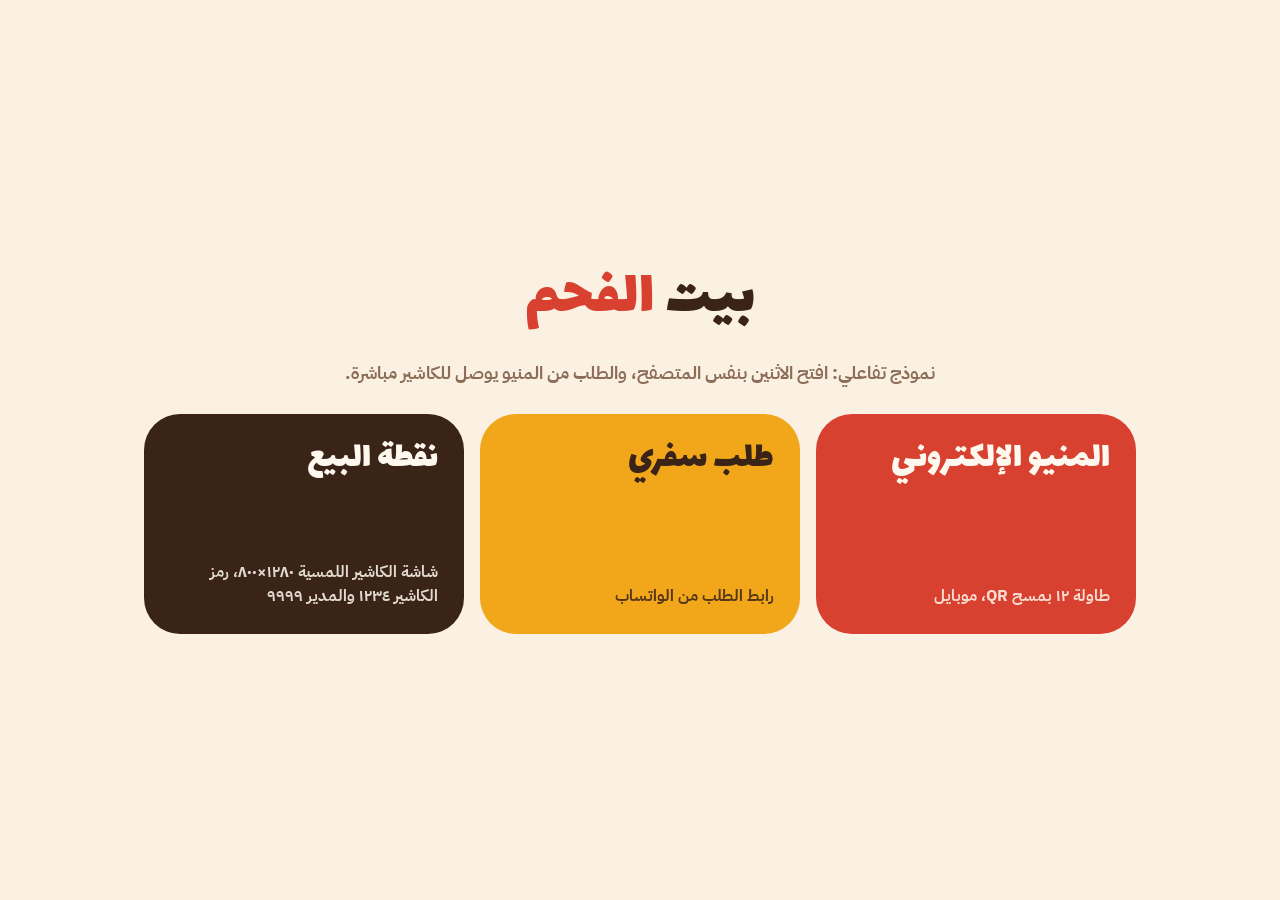
==== index.html @ 07cadc98 "Restaurant POS prototype" ====
<!doctype html><html dir="rtl" lang="ar"><head><meta charset="utf-8"><meta name="viewport" content="width=device-width,initial-scale=1"><title>بيت الفحم: النموذج التفاعلي</title><link rel="stylesheet" href="shared/base.css">
<style>body{min-height:100vh;display:flex;flex-direction:column;align-items:center;justify-content:center;gap:28px;padding:30px}h1{font-size:64px;line-height:1}h1 span{color:var(--tomato)}p{color:var(--mut);font-size:18px}
.g{display:flex;gap:16px;flex-wrap:wrap;justify-content:center}a{text-decoration:none;color:inherit;width:320px;height:220px;border-radius:36px;padding:26px;display:flex;flex-direction:column;justify-content:space-between}a b{font-family:Lalezar;font-weight:400;font-size:38px;line-height:1}a small{font-size:16px;opacity:.85}</style></head>
<body><h1 class=L>بيت <span>الفحم</span></h1><p>نموذج تفاعلي: افتح الاثنين بنفس المتصفح، والطلب من المنيو يوصل للكاشير مباشرة.</p>
<div class=g><a href="qr-menu/?t=12" style="background:var(--tomato);color:var(--surface)"><b>المنيو الإلكتروني</b><small>طاولة ١٢ بمسح QR، موبايل</small></a>
<a href="qr-menu/?mode=takeaway" style="background:var(--saffron)"><b>طلب سفري</b><small>رابط الطلب من الواتساب</small></a>
<a href="pos/" style="background:var(--ink);color:var(--surface)"><b>نقطة البيع</b><small>شاشة الكاشير اللمسية ١٢٨٠×٨٠٠، رمز الكاشير ١٢٣٤ والمدير ٩٩٩٩</small></a></div></body></html>
---- shared/base.css ----
@font-face{font-family:Lalezar;src:url(../assets/fonts/Lalezar-Regular.ttf)}
@font-face{font-family:Tajawal;src:url(../assets/fonts/Tajawal-Medium.ttf);font-weight:500}
@font-face{font-family:Tajawal;src:url(../assets/fonts/Tajawal-Bold.ttf);font-weight:700}
@font-face{font-family:Tajawal;src:url(../assets/fonts/Tajawal-ExtraBold.ttf);font-weight:800}
@font-face{font-family:'IBM Plex Sans Arabic';src:url(../assets/fonts/IBMPlexSansArabic-Regular.ttf);font-weight:400}
@font-face{font-family:'IBM Plex Sans Arabic';src:url(../assets/fonts/IBMPlexSansArabic-Bold.ttf);font-weight:700}
:root{--bg:#FBF1E3;--surface:#FFF8EE;--soft:#F1E2CB;--soft2:#E8D5B7;--ink:#3A2418;--ink2:#4E3426;--tomato:#D8412F;--saffron:#F2A71B;--caramel:#C47A3A;--toast:#F3D9B1;--herb:#6E8B3D;--mut:#8C6E58;--mut2:#C9A98A}
*{margin:0;padding:0;box-sizing:border-box;-webkit-tap-highlight-color:transparent}
html,body{background:var(--bg);color:var(--ink);font-family:Tajawal,'IBM Plex Sans Arabic',sans-serif;font-weight:700}
button{font:inherit;color:inherit;border:0;background:none;cursor:pointer}
.L{font-family:Lalezar,Tajawal;font-weight:400}
.num{font-family:Tajawal;font-weight:800;font-variant-numeric:tabular-nums}
.pill{border-radius:999px;display:inline-flex;align-items:center;justify-content:center;gap:8px;font-weight:800}
.ph{background-size:cover;background-position:center;filter:saturate(1.15) sepia(.14) contrast(1.06) brightness(1.04)}
.circ{border-radius:50%}
.toast-msg{position:fixed;left:50%;transform:translateX(-50%);top:24px;background:var(--ink);color:var(--surface);padding:14px 22px;border-radius:18px;font-weight:800;z-index:99;opacity:0;transition:.25s;pointer-events:none;white-space:nowrap}
.toast-msg.on{opacity:1}
.dim{position:fixed;inset:0;background:rgba(58,36,24,.55);z-index:40;opacity:0;pointer-events:none;transition:.2s}
.dim.on{opacity:1;pointer-events:auto}
svg{flex:none}
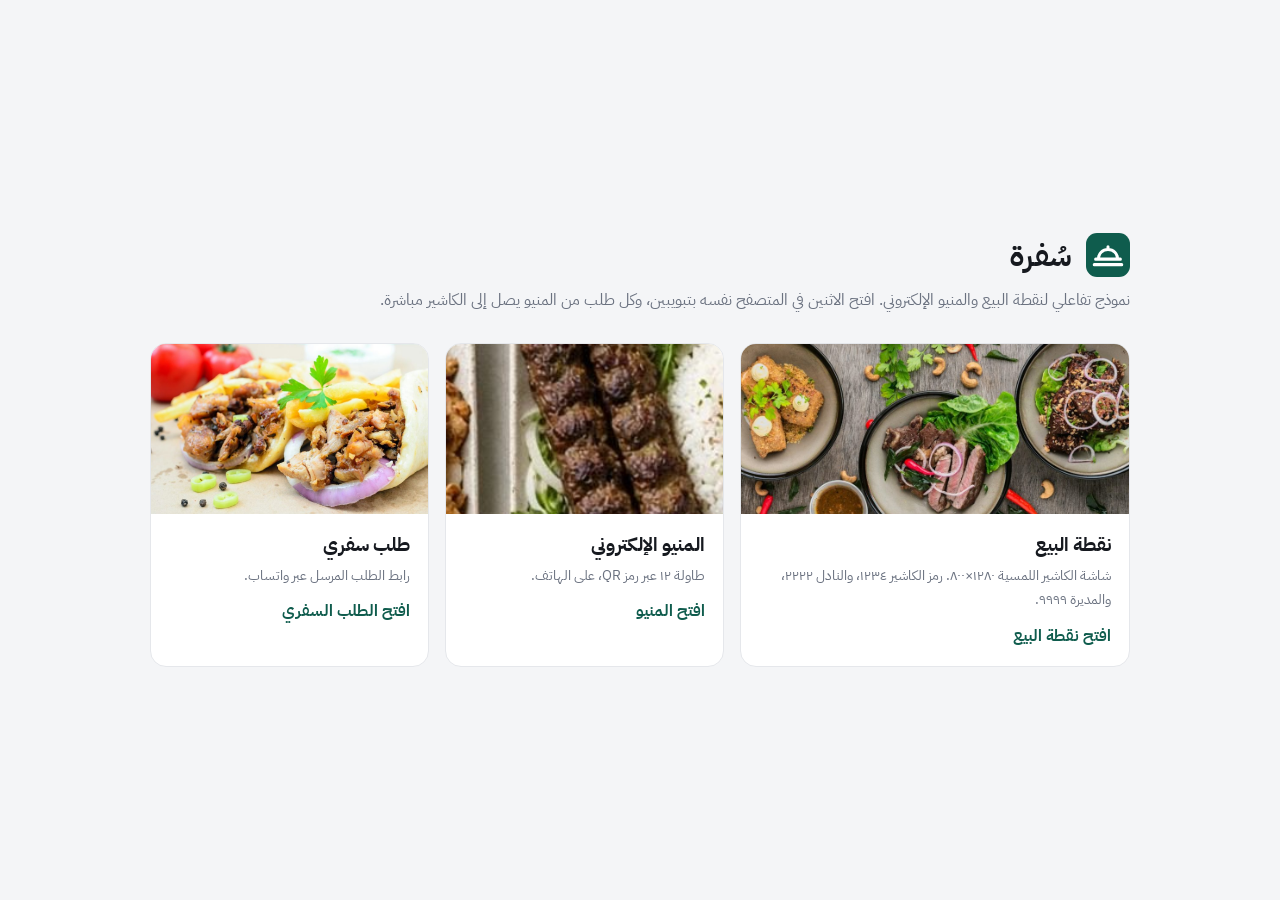
==== commit d2f89430: "Replace prototype with Sufra Odoo-style design" ====
--- a/index.html
+++ b/index.html
@@ -1,7 +1,12 @@
-<!doctype html><html dir="rtl" lang="ar"><head><meta charset="utf-8"><meta name="viewport" content="width=device-width,initial-scale=1"><title>بيت الفحم: النموذج التفاعلي</title><link rel="stylesheet" href="shared/base.css">
-<style>body{min-height:100vh;display:flex;flex-direction:column;align-items:center;justify-content:center;gap:28px;padding:30px}h1{font-size:64px;line-height:1}h1 span{color:var(--tomato)}p{color:var(--mut);font-size:18px}
-.g{display:flex;gap:16px;flex-wrap:wrap;justify-content:center}a{text-decoration:none;color:inherit;width:320px;height:220px;border-radius:36px;padding:26px;display:flex;flex-direction:column;justify-content:space-between}a b{font-family:Lalezar;font-weight:400;font-size:38px;line-height:1}a small{font-size:16px;opacity:.85}</style></head>
-<body><h1 class=L>بيت <span>الفحم</span></h1><p>نموذج تفاعلي: افتح الاثنين بنفس المتصفح، والطلب من المنيو يوصل للكاشير مباشرة.</p>
-<div class=g><a href="qr-menu/?t=12" style="background:var(--tomato);color:var(--surface)"><b>المنيو الإلكتروني</b><small>طاولة ١٢ بمسح QR، موبايل</small></a>
-<a href="qr-menu/?mode=takeaway" style="background:var(--saffron)"><b>طلب سفري</b><small>رابط الطلب من الواتساب</small></a>
-<a href="pos/" style="background:var(--ink);color:var(--surface)"><b>نقطة البيع</b><small>شاشة الكاشير اللمسية ١٢٨٠×٨٠٠، رمز الكاشير ١٢٣٤ والمدير ٩٩٩٩</small></a></div></body></html>
+<!doctype html><html dir="rtl" lang="ar"><head><meta charset="utf-8"><meta name="viewport" content="width=device-width,initial-scale=1"><title>سُفرة: النموذج التفاعلي</title><link rel="stylesheet" href="shared/base.css">
+<style>body{min-height:100vh;display:flex;align-items:center;justify-content:center;padding:40px}
+.w{width:min(980px,100%)}.hd{display:flex;align-items:center;gap:14px;margin-bottom:8px}.hd b{font-size:30px}p.s{color:var(--mut);margin-bottom:28px;line-height:1.8}
+.g{display:grid;grid-template-columns:1.4fr 1fr 1fr;gap:16px}
+a{text-decoration:none;color:inherit;background:#fff;border:1px solid var(--line);border-radius:16px;overflow:hidden;display:flex;flex-direction:column}
+a .ph{height:170px}a div.x{padding:16px 18px 18px}a b{font-size:19px;display:block;margin-bottom:4px}a small{color:var(--mut);font-size:14px;line-height:1.7}
+a span.go{display:block;margin-top:12px;color:var(--brand);font-weight:700}</style></head>
+<body><div class=w><div class=hd><svg width="44" height="44" viewBox="0 0 32 32"><rect width="32" height="32" rx="8" fill="#0F5C4D"/><path d="M7 19h18M9 19c0-4 3-7 7-7s7 3 7 7M16 12v-2M6 23h20" stroke="#fff" stroke-width="2.2" fill="none" stroke-linecap="round"/></svg><b>سُفرة</b></div>
+<p class=s>نموذج تفاعلي لنقطة البيع والمنيو الإلكتروني. افتح الاثنين في المتصفح نفسه بتبويبين، وكل طلب من المنيو يصل إلى الكاشير مباشرة.</p>
+<div class=g><a href="pos/"><div class=ph style="background-image:url(assets/img/spread.jpg)"></div><div class=x><b>نقطة البيع</b><small>شاشة الكاشير اللمسية ١٢٨٠×٨٠٠. رمز الكاشير ١٢٣٤، والنادل ٢٢٢٢، والمديرة ٩٩٩٩.</small><span class=go>افتح نقطة البيع</span></div></a>
+<a href="qr-menu/?t=12"><div class=ph style="background-image:url(assets/img/kebab.jpg)"></div><div class=x><b>المنيو الإلكتروني</b><small>طاولة ١٢ عبر رمز QR، على الهاتف.</small><span class=go>افتح المنيو</span></div></a>
+<a href="qr-menu/?mode=takeaway"><div class=ph style="background-image:url(assets/img/shawarma2.jpg)"></div><div class=x><b>طلب سفري</b><small>رابط الطلب المرسل عبر واتساب.</small><span class=go>افتح الطلب السفري</span></div></a></div></div></body></html>
--- a/shared/base.css
+++ b/shared/base.css
@@ -1,20 +1,16 @@
-@font-face{font-family:Lalezar;src:url(../assets/fonts/Lalezar-Regular.ttf)}
-@font-face{font-family:Tajawal;src:url(../assets/fonts/Tajawal-Medium.ttf);font-weight:500}
-@font-face{font-family:Tajawal;src:url(../assets/fonts/Tajawal-Bold.ttf);font-weight:700}
-@font-face{font-family:Tajawal;src:url(../assets/fonts/Tajawal-ExtraBold.ttf);font-weight:800}
-@font-face{font-family:'IBM Plex Sans Arabic';src:url(../assets/fonts/IBMPlexSansArabic-Regular.ttf);font-weight:400}
-@font-face{font-family:'IBM Plex Sans Arabic';src:url(../assets/fonts/IBMPlexSansArabic-Bold.ttf);font-weight:700}
-:root{--bg:#FBF1E3;--surface:#FFF8EE;--soft:#F1E2CB;--soft2:#E8D5B7;--ink:#3A2418;--ink2:#4E3426;--tomato:#D8412F;--saffron:#F2A71B;--caramel:#C47A3A;--toast:#F3D9B1;--herb:#6E8B3D;--mut:#8C6E58;--mut2:#C9A98A}
+@font-face{font-family:'Plex';src:url(../assets/fonts/IBMPlexSansArabic-Regular.ttf);font-weight:400}
+@font-face{font-family:'Plex';src:url(../assets/fonts/IBMPlexSansArabic-SemiBold.ttf);font-weight:600}
+@font-face{font-family:'Plex';src:url(../assets/fonts/IBMPlexSansArabic-Bold.ttf);font-weight:700}
+:root{--bg:#F4F5F7;--surface:#FFFFFF;--soft:#EEF0F3;--soft2:#E2E5EA;--line:#E5E7EB;--ink:#16191F;--ink2:#3B4250;--mut:#6B7280;--mut2:#9CA3AF;
+--brand:#0F5C4D;--brand2:#0B4A3E;--brandsoft:#E3EFEC;--tomato:#C8372D;--redsoft:#FBE9E7;--saffron:#B7791F;--ambersoft:#FBF1DE;--caramel:#7C5CC4;--violetsoft:#EFEAFB;--herb:#0F7A4F;--greensoft:#E2F3EA}
 *{margin:0;padding:0;box-sizing:border-box;-webkit-tap-highlight-color:transparent}
-html,body{background:var(--bg);color:var(--ink);font-family:Tajawal,'IBM Plex Sans Arabic',sans-serif;font-weight:700}
-button{font:inherit;color:inherit;border:0;background:none;cursor:pointer}
-.L{font-family:Lalezar,Tajawal;font-weight:400}
-.num{font-family:Tajawal;font-weight:800;font-variant-numeric:tabular-nums}
-.pill{border-radius:999px;display:inline-flex;align-items:center;justify-content:center;gap:8px;font-weight:800}
-.ph{background-size:cover;background-position:center;filter:saturate(1.15) sepia(.14) contrast(1.06) brightness(1.04)}
-.circ{border-radius:50%}
-.toast-msg{position:fixed;left:50%;transform:translateX(-50%);top:24px;background:var(--ink);color:var(--surface);padding:14px 22px;border-radius:18px;font-weight:800;z-index:99;opacity:0;transition:.25s;pointer-events:none;white-space:nowrap}
+html,body{background:var(--bg);color:var(--ink);font-family:Plex,sans-serif;font-weight:400}
+button,input{font:inherit;color:inherit;border:0;background:none;cursor:pointer}
+b,strong,h1,h2,h3,h4{font-weight:700}
+.num{font-variant-numeric:tabular-nums;font-weight:600}
+.ph{background-size:cover;background-position:center}
+.toast-msg{position:fixed;left:50%;transform:translateX(-50%);bottom:28px;background:var(--ink);color:#fff;padding:12px 20px;border-radius:10px;font-weight:600;font-size:15px;z-index:99;opacity:0;transition:.2s;pointer-events:none;white-space:nowrap}
 .toast-msg.on{opacity:1}
-.dim{position:fixed;inset:0;background:rgba(58,36,24,.55);z-index:40;opacity:0;pointer-events:none;transition:.2s}
+.dim{position:fixed;inset:0;background:rgba(22,25,31,.45);z-index:40;opacity:0;pointer-events:none;transition:.2s}
 .dim.on{opacity:1;pointer-events:auto}
 svg{flex:none}
